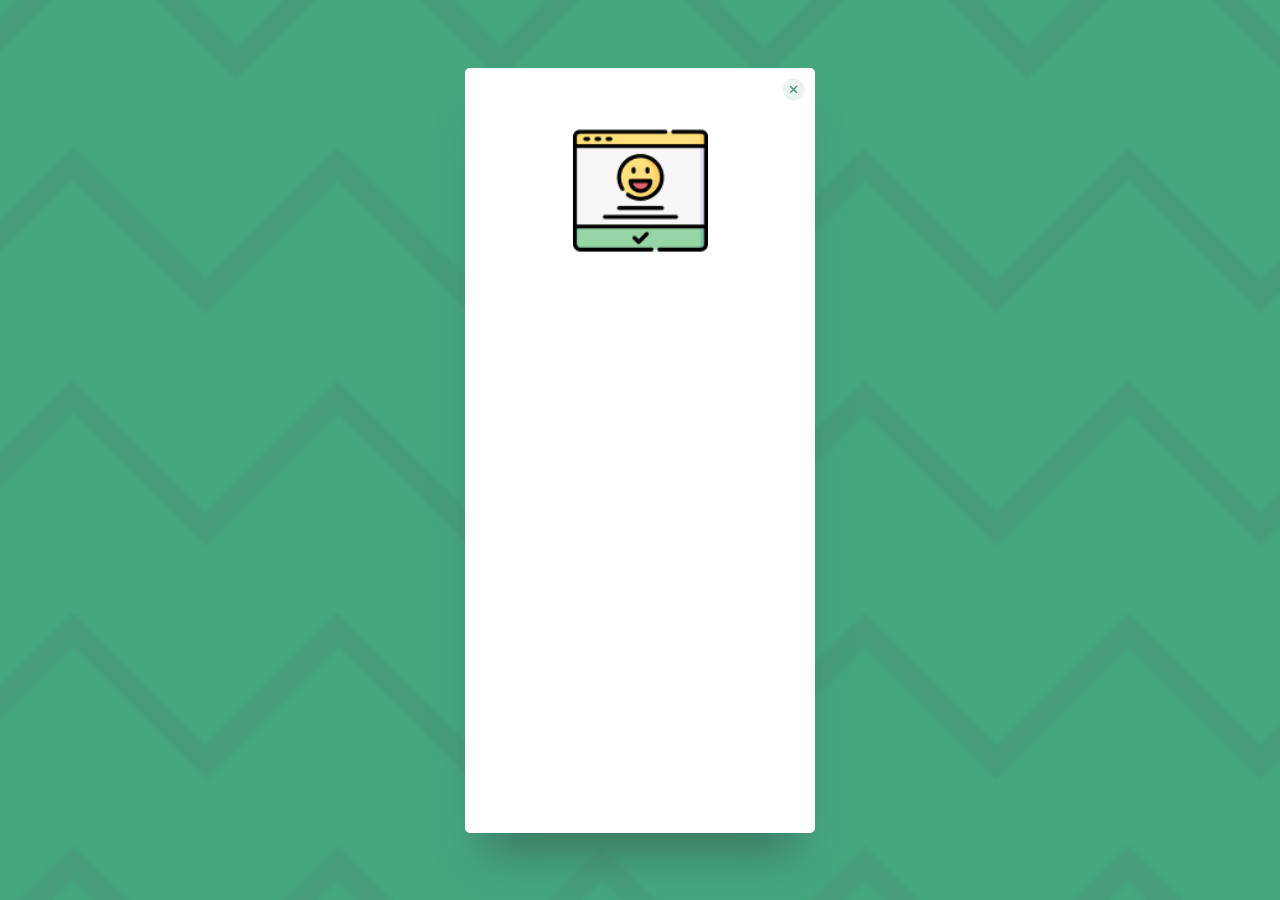
==== delivery.html @ b74ed84e "Add an inner-container with a happy-food image" ====
<!DOCTYPE html>
<html lang="en">
<head>
    <meta charset="UTF-8">
    <meta http-equiv="X-UA-Compatible" content="IE=edge">
    <meta name="viewport" content="width=device-width, initial-scale=1.0">
    <title>Document</title>
    <link rel="stylesheet" href="./css/styles.css">
</head>
<body>
    <div class="panel">
        <img id="close-button" src="./assets/food-close-x.png">
        <div class="inner-container">
            <img src="./assets/food-happy.png">
        </div>
    </div>
</body>
</html>
---- css/styles.css ----
@import url('https://fonts.googleapis.com/css2?family=Montserrat:ital,wght@0,100;0,200;0,300;0,400;0,500;0,600;0,700;0,800;0,900;1,100;1,200;1,300;1,400;1,500;1,600;1,700;1,800;1,900&display=swap');
* {
    margin: 0;
    padding: 0;
}
html, body {
    min-width: 100%;
    min-height: 100vh;
}
body {
    background: url('../assets/ZigZag.png') no-repeat;
    background-size: cover;
    display: flex;
    justify-content: center;
    align-items: center;
}
h2, h5, h6, a, button {
    font-family: 'Montserrat';
}
.panel {
    position: relative;
    width: 350px;
    height: 85vh;
    background-color: #FFFFFF;
    box-shadow: 0px 40px 40px -20px #3C7B61;
    border-radius: 5px;
    z-index: 1;
}
#close-button {
    position: absolute;
    right: 10px;
    top: 10px;
}
.inner-container {
    width: 100%;
    text-align: center;
    box-sizing: border-box;
    padding: 55px 40px;
}
.inner-container > img {
    width: 50%
}
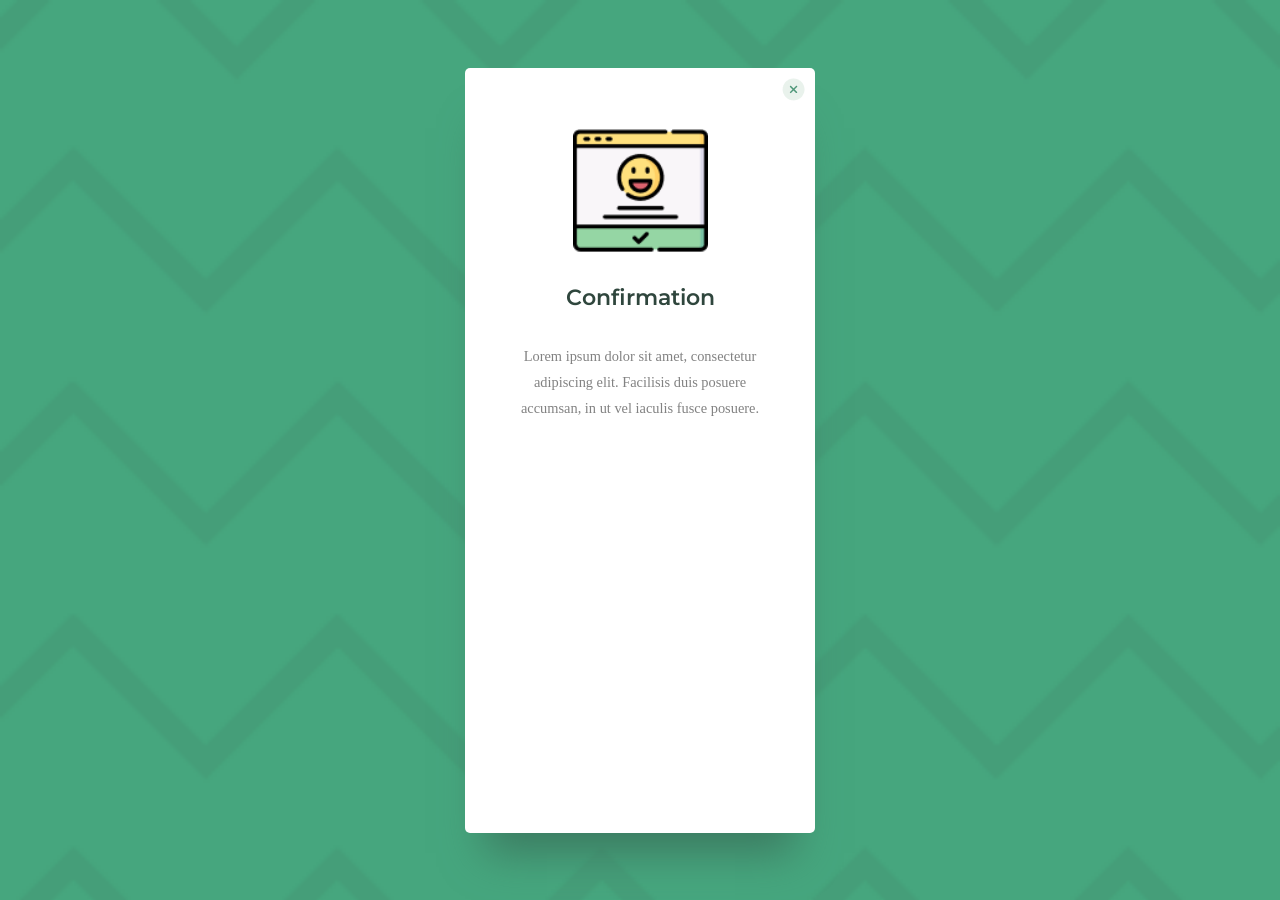
==== commit d3573d58: "Add a text to inner-container" ====
--- a/delivery.html
+++ b/delivery.html
@@ -12,6 +12,9 @@
         <img id="close-button" src="./assets/food-close-x.png">
         <div class="inner-container">
             <img src="./assets/food-happy.png">
+            <h2>Confirmation</h2>
+            <p>Lorem ipsum dolor sit amet, consectetur adipiscing elit. Facilisis duis posuere accumsan, in ut vel iaculis fusce posuere.</p>
+            
         </div>
     </div>
 </body>
--- a/css/styles.css
+++ b/css/styles.css
@@ -40,3 +40,19 @@
 .inner-container > img {
     width: 50%
 }
+.inner-container h2 {
+    font-weight: 600;
+    font-size: 1.4rem;
+    color: #2F463D;
+    margin: 20px 0 10px 0;
+    height: 50px;
+}
+.inner-container p {
+    font-family: 'Ubuntu';
+    font-weight: 400;
+    line-height: 26px;
+    color: #828282;
+    font-size: 0.9rem;
+}
+
+
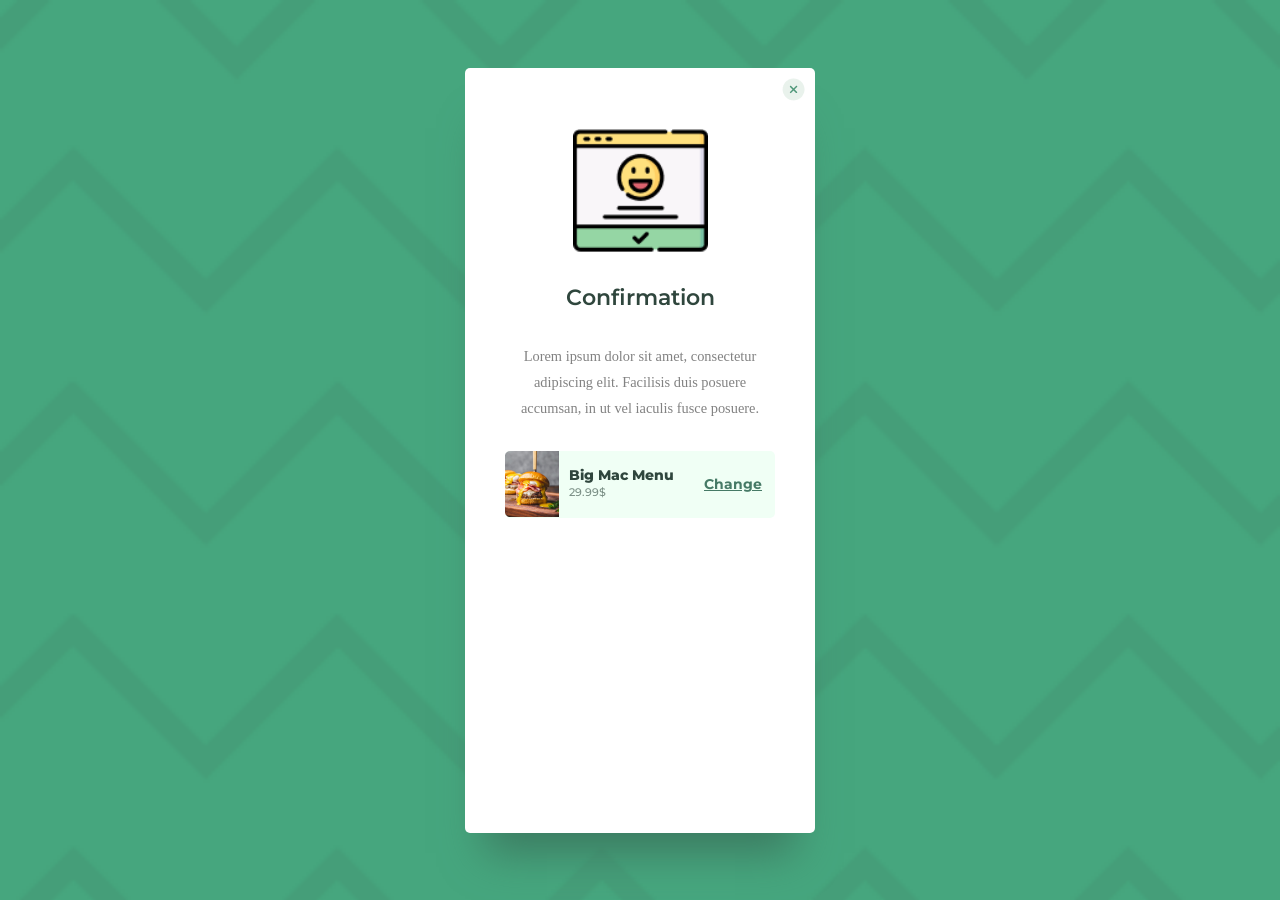
==== commit f84e9a46: "Add a food-section to inner-container" ====
--- a/delivery.html
+++ b/delivery.html
@@ -14,7 +14,14 @@
             <img src="./assets/food-happy.png">
             <h2>Confirmation</h2>
             <p>Lorem ipsum dolor sit amet, consectetur adipiscing elit. Facilisis duis posuere accumsan, in ut vel iaculis fusce posuere.</p>
-            
+            <div id="food-section">
+                <img src="./assets/Rectangle.png">
+                <div class="food-text">
+                    <h5 class="item">Big Mac Menu</h5>
+                    <h6 class="price">29.99$</h6>
+                </div>
+                <a href="#">Change</a>
+            </div>
         </div>
     </div>
 </body>
--- a/css/styles.css
+++ b/css/styles.css
@@ -54,5 +54,37 @@
     color: #828282;
     font-size: 0.9rem;
 }
+#food-section {
+    width: 100%;
+    display: flex;
+    background-color: #F0FFF5;
+    align-items: center;
+    box-sizing: border-box;
+    margin: 30px 0 30px;
+    text-align: left;
+    border-radius: 5px;
+}
+h5.item {
+    font-weight: 800;
+    font-size: 0.9rem;
+    line-height: 17px;
+    color: #2F463D;
+    margin: 0 10px;
+}
+h6.price {
+    font-weight: 500;
+    font-size: 09.rem;
+    line-height: 17px;
+    color: #7A8F85;
+    margin: 0 10px;
+}
+#food-section a {
+    font-weight: 700;
+    font-size: 0.85rem;
+    line-height: 16px;
+    color: #467A66;
+    margin: 0 0 0 20px;
+}
 
 
+
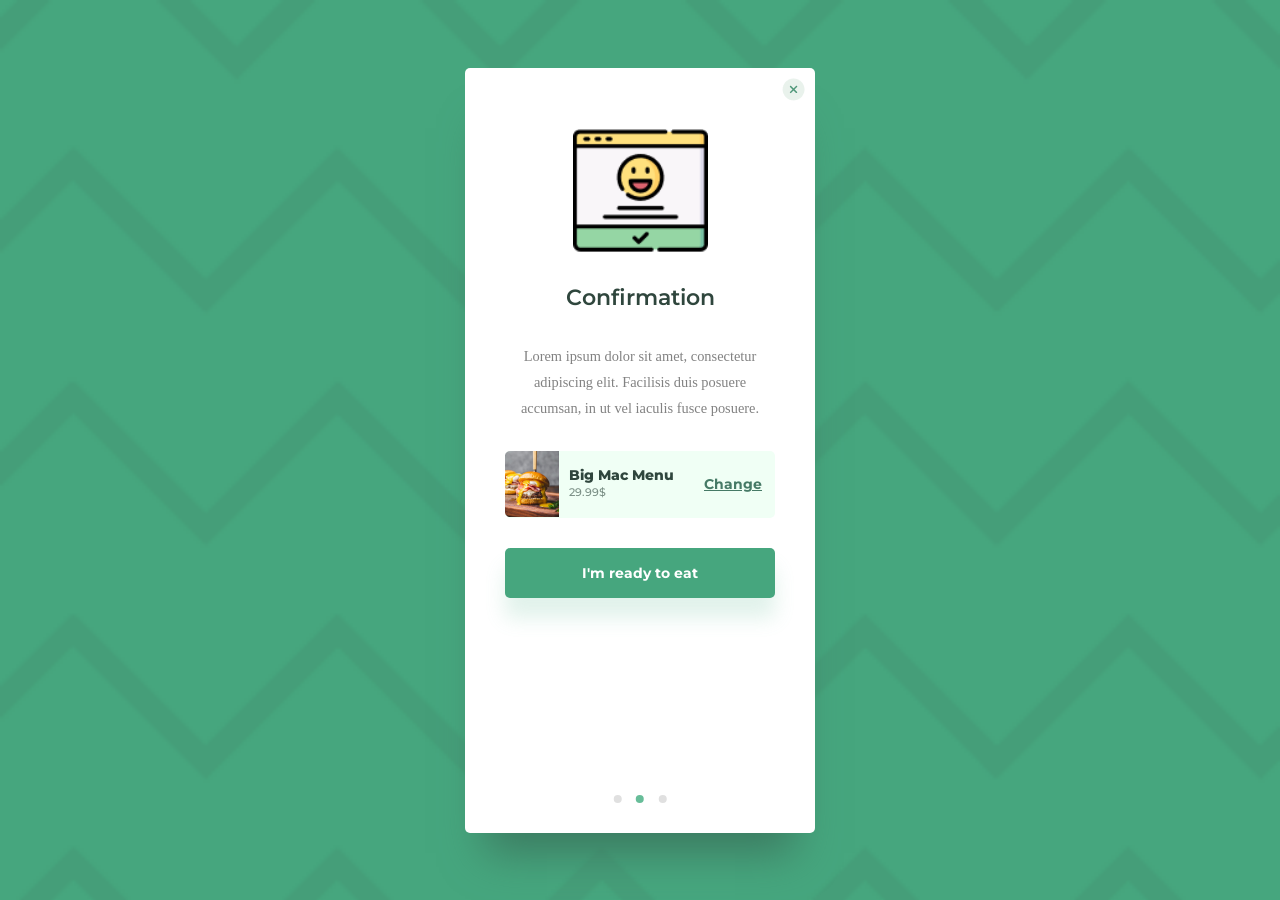
==== commit 653dcfd9: "Add a section Dots" ====
--- a/delivery.html
+++ b/delivery.html
@@ -22,6 +22,12 @@
                 </div>
                 <a href="#">Change</a>
             </div>
+            <button class="all-btn ready-btn">I'm ready to eat</button>
+            <div class="dots-container">
+                <div class="dot"></div>
+                <div class="dot green"></div>
+                <div class="dot"></div>
+            </div>
         </div>
     </div>
 </body>
--- a/css/styles.css
+++ b/css/styles.css
@@ -85,6 +85,42 @@
     color: #467A66;
     margin: 0 0 0 20px;
 }
-
-
-
+.all-btn {
+    width: 100%;
+    height: 50px;
+    border-radius: 5px;
+    border: none;
+    font-weight: 700;
+    font-size: 0.9rem;
+    line-height: 18px;
+    color: #FFFFFF;
+    transition: 0.3s ease all;
+}
+.ready-btn {
+    background-color: #46A67E;
+    box-shadow: 0px 20px 20px rgba(103, 189, 153, 0.2);
+    transition: 0.3s ease all;
+}
+.ready-btn:hover {
+    opacity: 0.8;
+    transition: 0.3s ease all;
+    cursor: pointer;
+}
+.dots-container {
+    width: 15%;
+    display: flex;
+    justify-content: space-between;
+    position: absolute;
+    left: 50%;
+    bottom: 30px;
+    transform: translateX(-50%);
+}
+.dot {
+    height: 8px;
+    width: 8px;
+    background-color: #E0E0E0;
+    border-radius: 100%;
+}
+.dot.green {
+    background-color: #67BD99;
+}
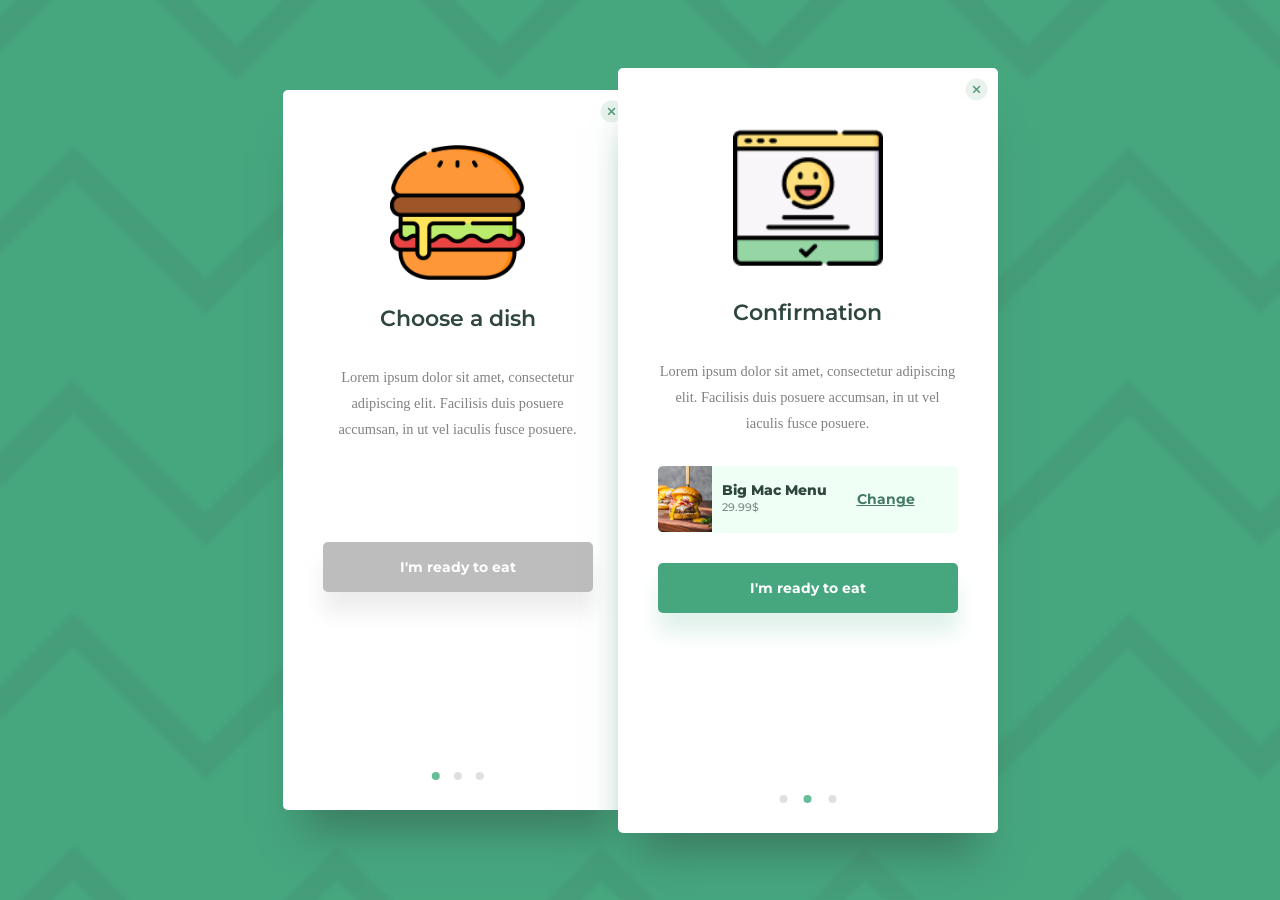
==== commit 234fda59: "Add a left panel for desktop version" ====
--- a/delivery.html
+++ b/delivery.html
@@ -8,14 +8,28 @@
     <link rel="stylesheet" href="./css/styles.css">
 </head>
 <body>
-    <div class="panel">
+    <div class="panel left">
         <img id="close-button" src="./assets/food-close-x.png">
         <div class="inner-container">
-            <img src="./assets/food-happy.png">
+            <img id="food-hamburge" src="./assets/hamburger+1.webp">
+            <h2>Choose a dish</h2>
+            <p>Lorem ipsum dolor sit amet, consectetur adipiscing elit. Facilisis duis posuere accumsan, in ut vel iaculis fusce posuere.</p>
+            <button class="all-btn inaktive-btn">I'm ready to eat</button>
+            <div class="dots-container">
+                <div class="dot green"></div>
+                <div class="dot"></div>
+                <div class="dot"></div>
+            </div>
+        </div>
+    </div>
+    <div class="panel center">
+        <img id="close-button" src="./assets/food-close-x.png">
+        <div class="inner-container">
+            <img id="food-happy" src="./assets/food-happy.png">
             <h2>Confirmation</h2>
             <p>Lorem ipsum dolor sit amet, consectetur adipiscing elit. Facilisis duis posuere accumsan, in ut vel iaculis fusce posuere.</p>
             <div id="food-section">
-                <img src="./assets/Rectangle.png">
+                <img id="rectangle" src="./assets/Rectangle.png">
                 <div class="food-text">
                     <h5 class="item">Big Mac Menu</h5>
                     <h6 class="price">29.99$</h6>
--- a/css/styles.css
+++ b/css/styles.css
@@ -25,6 +25,16 @@
     box-shadow: 0px 40px 40px -20px #3C7B61;
     border-radius: 5px;
     z-index: 1;
+}
+.panel.center {
+    z-index: 9;
+    width: 380px;
+}
+.panel.left {
+    height: 80vh;
+}
+.panel.left {
+    margin-right: -15px;
 }
 #close-button {
     position: absolute;
@@ -96,6 +106,11 @@
     color: #FFFFFF;
     transition: 0.3s ease all;
 }
+.inaktive-btn {
+    background-color: #BDBDBD;
+    box-shadow: 0px 20px 20px rgba(167, 167, 167, 0.2);
+    margin-top: 100px;
+}
 .ready-btn {
     background-color: #46A67E;
     box-shadow: 0px 20px 20px rgba(103, 189, 153, 0.2);
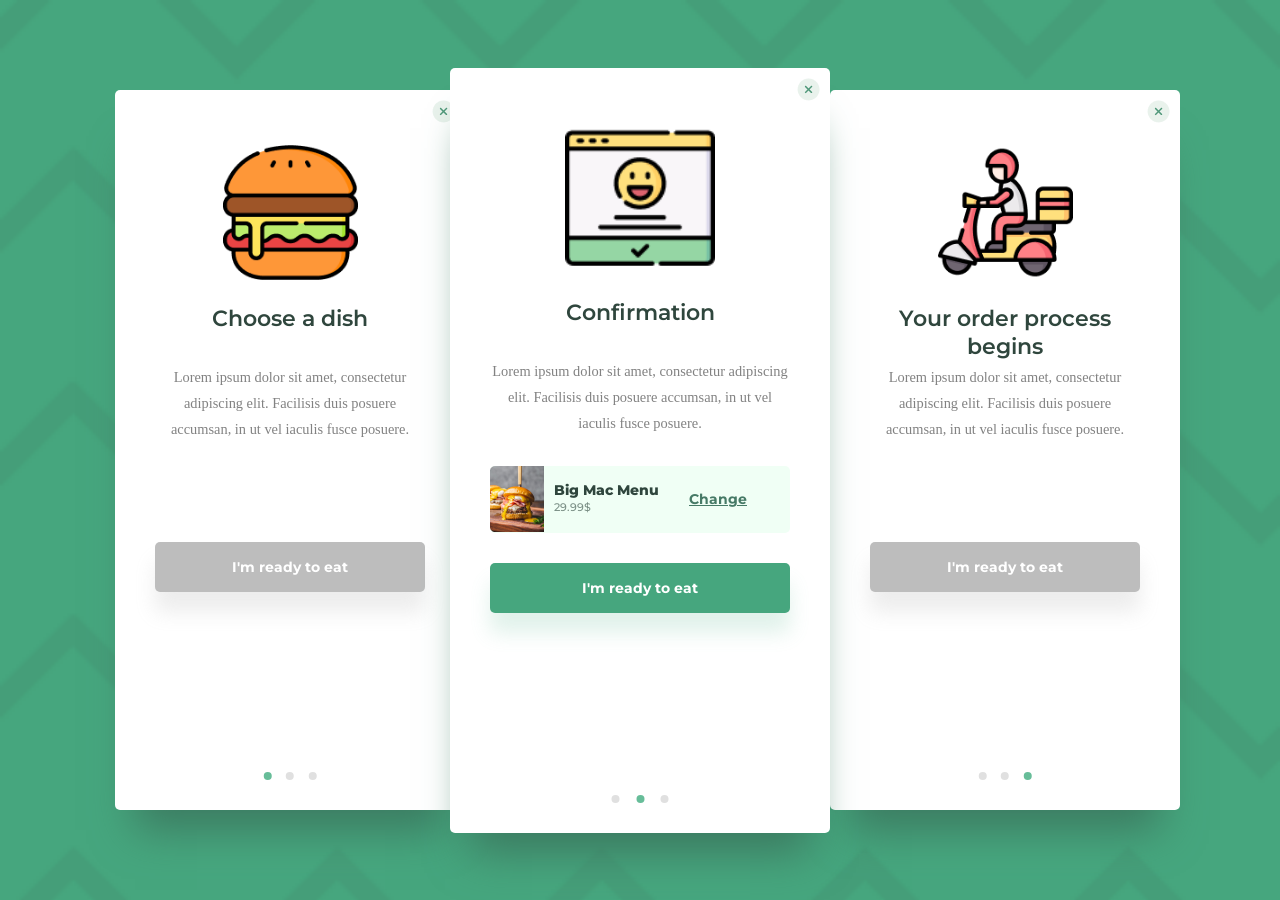
==== commit d8f4b205: "Add a right panel for desktop version" ====
--- a/delivery.html
+++ b/delivery.html
@@ -44,5 +44,19 @@
             </div>
         </div>
     </div>
+    <div class="panel right">
+        <img id="close-button" src="./assets/food-close-x.png">
+        <div class="inner-container">
+            <img id="delivery-man" src="./assets/delivery-man+1.webp">
+            <h2>Your order process begins</h2>
+            <p>Lorem ipsum dolor sit amet, consectetur adipiscing elit. Facilisis duis posuere accumsan, in ut vel iaculis fusce posuere.</p>
+            <button class="all-btn inaktive-btn">I'm ready to eat</button>
+            <div class="dots-container">
+                <div class="dot"></div>
+                <div class="dot"></div>
+                <div class="dot green"></div>
+            </div>
+        </div>
+    </div>
 </body>
 </html>
--- a/css/styles.css
+++ b/css/styles.css
@@ -30,10 +30,10 @@
     z-index: 9;
     width: 380px;
 }
-.panel.left {
+.panel.left, .panel.right {
     height: 80vh;
 }
-.panel.left {
+.panel.left, .panel.right {
     margin-right: -15px;
 }
 #close-button {
